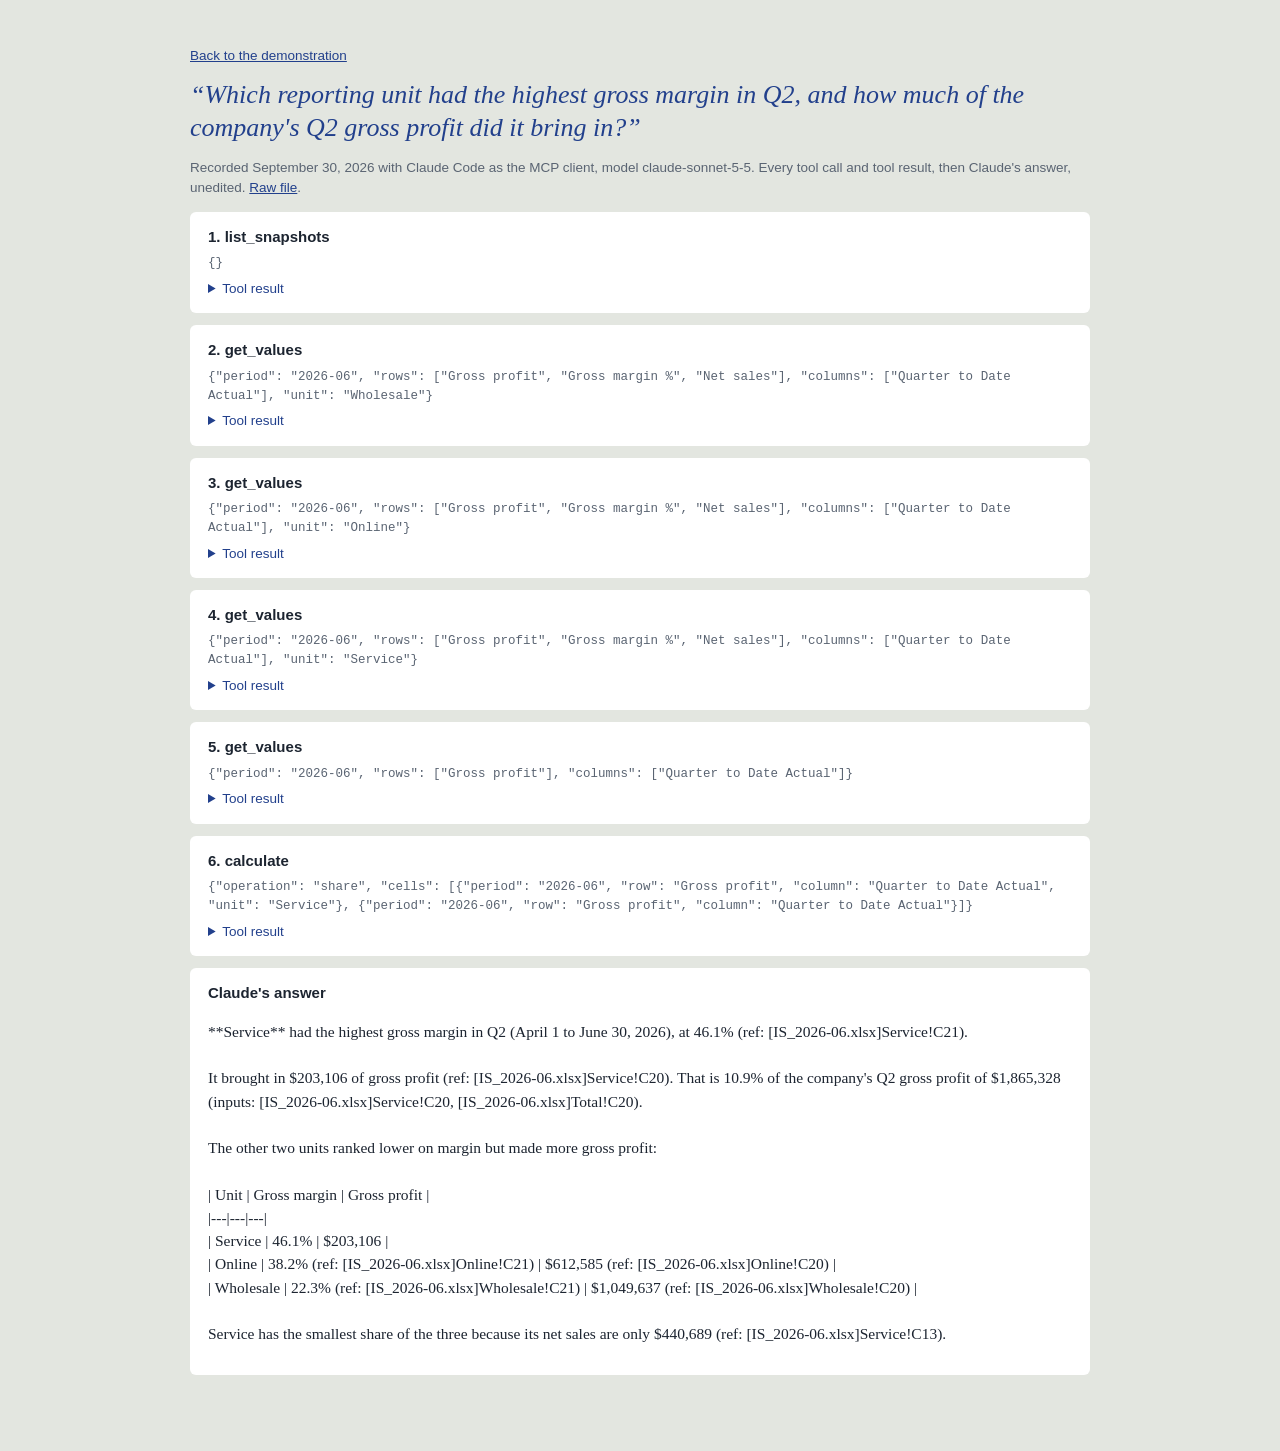
==== site/src/transcripts/best-unit-q2.html @ c4adc2fb "Review fixes: scale read from the export, fiscal year declared not assumed, corrected exports served" ====
<!doctype html><html lang='en'><head><meta charset='utf-8'><meta name='viewport' content='width=device-width, initial-scale=1'><meta name='robots' content='noindex, nofollow'><title>Transcript</title><link rel='icon' href='../favicon.svg' type='image/svg+xml'><link rel='stylesheet' href='../transcript.css'></head><body><main><p class='back'><a href='../'>Back to the demonstration</a></p><h1>“Which reporting unit had the highest gross margin in Q2, and how much of the company&#x27;s Q2 gross profit did it bring in?”</h1><p class='meta'>Recorded September 30, 2026 with Claude Code as the MCP client, model claude-sonnet-5-5. Every tool call and tool result, then Claude's answer, unedited. <a href='https://github.com/fred1433/statements-mcp/blob/main/control/transcripts/best-unit-q2.jsonl'>Raw file</a>.</p><section class='call'><h2>1. list_snapshots</h2><p class='args'>{}</p><details><summary>Tool result</summary><pre>{
  &quot;company&quot;: &quot;Alder &amp; Finch Supply Co.&quot;,
  &quot;report&quot;: &quot;Income Statement&quot;,
  &quot;reporting_tree&quot;: {
    &quot;root&quot;: &quot;Alder &amp; Finch Supply Co.&quot;,
    &quot;units&quot;: [
      &quot;Wholesale&quot;,
      &quot;Online&quot;,
      &quot;Service&quot;
    ]
  },
  &quot;currency&quot;: &quot;USD&quot;,
  &quot;scenario&quot;: &quot;Actual&quot;,
  &quot;columns&quot;: [
    &quot;Current Period Actual&quot;,
    &quot;Quarter to Date Actual&quot;,
    &quot;Year to Date Actual&quot;
  ],
  &quot;rows&quot;: [
    {
      &quot;row&quot;: &quot;Product sales&quot;,
      &quot;kind&quot;: &quot;amount&quot;
    },
    {
      &quot;row&quot;: &quot;Service revenue&quot;,
      &quot;kind&quot;: &quot;amount&quot;
    },
    {
      &quot;row&quot;: &quot;Freight billed to customers&quot;,
      &quot;kind&quot;: &quot;amount&quot;
    },
    {
      &quot;row&quot;: &quot;Sales returns and allowances&quot;,
      &quot;kind&quot;: &quot;amount&quot;
    },
    {
      &quot;row&quot;: &quot;Net sales&quot;,
      &quot;kind&quot;: &quot;amount&quot;
    },
    {
      &quot;row&quot;: &quot;Product cost&quot;,
      &quot;kind&quot;: &quot;amount&quot;
    },
    {
      &quot;row&quot;: &quot;Service labor&quot;,
      &quot;kind&quot;: &quot;amount&quot;
    },
    {
      &quot;row&quot;: &quot;Inbound freight&quot;,
      &quot;kind&quot;: &quot;amount&quot;
    },
    {
      &quot;row&quot;: &quot;Inventory adjustments&quot;,
      &quot;kind&quot;: &quot;amount&quot;
    },
    {
      &quot;row&quot;: &quot;Total cost of sales&quot;,
      &quot;kind&quot;: &quot;amount&quot;
    },
    {
      &quot;row&quot;: &quot;Gross profit&quot;,
      &quot;kind&quot;: &quot;amount&quot;
    },
    {
      &quot;row&quot;: &quot;Gross margin %&quot;,
      &quot;kind&quot;: &quot;rate&quot;
    },
    {
      &quot;row&quot;: &quot;Salaries and wages&quot;,
      &quot;kind&quot;: &quot;amount&quot;
    },
    {
      &quot;row&quot;: &quot;Payroll taxes and benefits&quot;,
      &quot;kind&quot;: &quot;amount&quot;
    },
    {
      &quot;row&quot;: &quot;Sales commissions&quot;,
      &quot;kind&quot;: &quot;amount&quot;
    },
    {
      &quot;row&quot;: &quot;Marketing and advertising&quot;,
      &quot;kind&quot;: &quot;amount&quot;
    },
    {
      &quot;row&quot;: &quot;Outbound shipping&quot;,
      &quot;kind&quot;: &quot;amount&quot;
    },
    {
      &quot;row&quot;: &quot;Rent and occupancy&quot;,
      &quot;kind&quot;: &quot;amount&quot;
    },
    {
      &quot;row&quot;: &quot;Software and technology&quot;,
      &quot;kind&quot;: &quot;amount&quot;
    },
    {
      &quot;row&quot;: &quot;Depreciation&quot;,
      &quot;kind&quot;: &quot;amount&quot;
    },
    {
      &quot;row&quot;: &quot;Other general and administrative&quot;,
      &quot;kind&quot;: &quot;amount&quot;
    },
    {
      &quot;row&quot;: &quot;Total operating expenses&quot;,
      &quot;kind&quot;: &quot;amount&quot;
    },
    {
      &quot;row&quot;: &quot;Operating income&quot;,
      &quot;kind&quot;: &quot;amount&quot;
    }
  ],
  &quot;snapshots&quot;: [
    {
      &quot;period&quot;: &quot;2026-03&quot;,
      &quot;file&quot;: &quot;IS_2026-03.xlsx&quot;,
      &quot;period_end&quot;: &quot;2026-03-31&quot;,
      &quot;approved&quot;: &quot;Controller, 2026-04-09&quot;,
      &quot;sha256&quot;: &quot;b3b152ac30b0&quot;,
      &quot;imported_at&quot;: &quot;2026-09-30 12:59 -03:00&quot;,
      &quot;status&quot;: &quot;usable&quot;,
      &quot;failed_checks&quot;: null,
      &quot;rounding_differences&quot;: 32
    },
    {
      &quot;period&quot;: &quot;2026-06&quot;,
      &quot;file&quot;: &quot;IS_2026-06.xlsx&quot;,
      &quot;period_end&quot;: &quot;2026-06-30&quot;,
      &quot;approved&quot;: &quot;Controller, 2026-07-08&quot;,
      &quot;sha256&quot;: &quot;e42f0faa32be&quot;,
      &quot;imported_at&quot;: &quot;2026-09-30 12:59 -03:00&quot;,
      &quot;status&quot;: &quot;usable&quot;,
      &quot;failed_checks&quot;: null,
      &quot;rounding_differences&quot;: 36
    },
    {
      &quot;period&quot;: &quot;2026-08&quot;,
      &quot;file&quot;: &quot;IS_2026-08.xlsx&quot;,
      &quot;period_end&quot;: &quot;2026-08-31&quot;,
      &quot;approved&quot;: &quot;Controller, 2026-09-09&quot;,
      &quot;sha256&quot;: &quot;ab7aee56c590&quot;,
      &quot;imported_at&quot;: &quot;2026-09-30 12:59 -03:00&quot;,
      &quot;status&quot;: &quot;blocked&quot;,
      &quot;failed_checks&quot;: [
        &quot;IS_2026-08.xlsx: reporting unit \&quot;Service\&quot; is missing from the export&quot;
      ],
      &quot;rounding_differences&quot;: 0
    }
  ],
  &quot;files_in_folder_not_approved&quot;: [],
  &quot;data&quot;: &quot;synthetic demonstration data, not a real company&quot;,
  &quot;fiscal_year_start&quot;: &quot;January 1 (declared in approved.json)&quot;,
  &quot;notes&quot;: [
    &quot;Each snapshot is one approved month-end export; the column_scope of each result says what its columns cover.&quot;,
    &quot;When two approved exports cover the same period, the most recently approved one that passes its checks is served.&quot;,
    &quot;Periods are written YYYY-MM.&quot;
  ]
}</pre></details></section><section class='call'><h2>2. get_values</h2><p class='args'>{&quot;period&quot;: &quot;2026-06&quot;, &quot;rows&quot;: [&quot;Gross profit&quot;, &quot;Gross margin %&quot;, &quot;Net sales&quot;], &quot;columns&quot;: [&quot;Quarter to Date Actual&quot;], &quot;unit&quot;: &quot;Wholesale&quot;}</p><details><summary>Tool result</summary><pre>{
  &quot;company&quot;: &quot;Alder &amp; Finch Supply Co.&quot;,
  &quot;report&quot;: &quot;Income Statement&quot;,
  &quot;snapshot&quot;: &quot;IS_2026-06.xlsx&quot;,
  &quot;sha256&quot;: &quot;e42f0faa32be&quot;,
  &quot;period_end&quot;: &quot;2026-06-30&quot;,
  &quot;scenario&quot;: &quot;Actual&quot;,
  &quot;currency&quot;: &quot;USD&quot;,
  &quot;scale&quot;: &quot;units&quot;,
  &quot;amounts_as_printed&quot;: &quot;Amounts in US Dollars&quot;,
  &quot;approved&quot;: &quot;Controller, 2026-07-08&quot;,
  &quot;column_scope&quot;: {
    &quot;Current Period Actual&quot;: &quot;June 1, 2026 to June 30, 2026; fiscal year starting January 1, as declared in approved.json&quot;,
    &quot;Quarter to Date Actual&quot;: &quot;April 1, 2026 to June 30, 2026 (the full fiscal quarter 2); fiscal year starting January 1, as declared in approved.json&quot;,
    &quot;Year to Date Actual&quot;: &quot;January 1, 2026 to June 30, 2026; fiscal year starting January 1, as declared in approved.json&quot;
  },
  &quot;data&quot;: &quot;synthetic demonstration data, not a real company&quot;,
  &quot;unit&quot;: &quot;Wholesale&quot;,
  &quot;values&quot;: [
    {
      &quot;row&quot;: &quot;Gross profit&quot;,
      &quot;column&quot;: &quot;Quarter to Date Actual&quot;,
      &quot;unit&quot;: &quot;Wholesale&quot;,
      &quot;value&quot;: 1049637,
      &quot;scale&quot;: &quot;units&quot;,
      &quot;display&quot;: &quot;$1,049,637&quot;,
      &quot;ref&quot;: &quot;[IS_2026-06.xlsx]Wholesale!C20&quot;
    },
    {
      &quot;row&quot;: &quot;Gross margin %&quot;,
      &quot;column&quot;: &quot;Quarter to Date Actual&quot;,
      &quot;unit&quot;: &quot;Wholesale&quot;,
      &quot;value&quot;: 0.223085,
      &quot;scale&quot;: &quot;ratio&quot;,
      &quot;display&quot;: &quot;22.3%&quot;,
      &quot;ref&quot;: &quot;[IS_2026-06.xlsx]Wholesale!C21&quot;
    },
    {
      &quot;row&quot;: &quot;Net sales&quot;,
      &quot;column&quot;: &quot;Quarter to Date Actual&quot;,
      &quot;unit&quot;: &quot;Wholesale&quot;,
      &quot;value&quot;: 4705089,
      &quot;scale&quot;: &quot;units&quot;,
      &quot;display&quot;: &quot;$4,705,089&quot;,
      &quot;ref&quot;: &quot;[IS_2026-06.xlsx]Wholesale!C13&quot;
    }
  ]
}</pre></details></section><section class='call'><h2>3. get_values</h2><p class='args'>{&quot;period&quot;: &quot;2026-06&quot;, &quot;rows&quot;: [&quot;Gross profit&quot;, &quot;Gross margin %&quot;, &quot;Net sales&quot;], &quot;columns&quot;: [&quot;Quarter to Date Actual&quot;], &quot;unit&quot;: &quot;Online&quot;}</p><details><summary>Tool result</summary><pre>{
  &quot;company&quot;: &quot;Alder &amp; Finch Supply Co.&quot;,
  &quot;report&quot;: &quot;Income Statement&quot;,
  &quot;snapshot&quot;: &quot;IS_2026-06.xlsx&quot;,
  &quot;sha256&quot;: &quot;e42f0faa32be&quot;,
  &quot;period_end&quot;: &quot;2026-06-30&quot;,
  &quot;scenario&quot;: &quot;Actual&quot;,
  &quot;currency&quot;: &quot;USD&quot;,
  &quot;scale&quot;: &quot;units&quot;,
  &quot;amounts_as_printed&quot;: &quot;Amounts in US Dollars&quot;,
  &quot;approved&quot;: &quot;Controller, 2026-07-08&quot;,
  &quot;column_scope&quot;: {
    &quot;Current Period Actual&quot;: &quot;June 1, 2026 to June 30, 2026; fiscal year starting January 1, as declared in approved.json&quot;,
    &quot;Quarter to Date Actual&quot;: &quot;April 1, 2026 to June 30, 2026 (the full fiscal quarter 2); fiscal year starting January 1, as declared in approved.json&quot;,
    &quot;Year to Date Actual&quot;: &quot;January 1, 2026 to June 30, 2026; fiscal year starting January 1, as declared in approved.json&quot;
  },
  &quot;data&quot;: &quot;synthetic demonstration data, not a real company&quot;,
  &quot;unit&quot;: &quot;Online&quot;,
  &quot;values&quot;: [
    {
      &quot;row&quot;: &quot;Gross profit&quot;,
      &quot;column&quot;: &quot;Quarter to Date Actual&quot;,
      &quot;unit&quot;: &quot;Online&quot;,
      &quot;value&quot;: 612585,
      &quot;scale&quot;: &quot;units&quot;,
      &quot;display&quot;: &quot;$612,585&quot;,
      &quot;ref&quot;: &quot;[IS_2026-06.xlsx]Online!C20&quot;
    },
    {
      &quot;row&quot;: &quot;Gross margin %&quot;,
      &quot;column&quot;: &quot;Quarter to Date Actual&quot;,
      &quot;unit&quot;: &quot;Online&quot;,
      &quot;value&quot;: 0.382215,
      &quot;scale&quot;: &quot;ratio&quot;,
      &quot;display&quot;: &quot;38.2%&quot;,
      &quot;ref&quot;: &quot;[IS_2026-06.xlsx]Online!C21&quot;
    },
    {
      &quot;row&quot;: &quot;Net sales&quot;,
      &quot;column&quot;: &quot;Quarter to Date Actual&quot;,
      &quot;unit&quot;: &quot;Online&quot;,
      &quot;value&quot;: 1602724,
      &quot;scale&quot;: &quot;units&quot;,
      &quot;display&quot;: &quot;$1,602,724&quot;,
      &quot;ref&quot;: &quot;[IS_2026-06.xlsx]Online!C13&quot;
    }
  ]
}</pre></details></section><section class='call'><h2>4. get_values</h2><p class='args'>{&quot;period&quot;: &quot;2026-06&quot;, &quot;rows&quot;: [&quot;Gross profit&quot;, &quot;Gross margin %&quot;, &quot;Net sales&quot;], &quot;columns&quot;: [&quot;Quarter to Date Actual&quot;], &quot;unit&quot;: &quot;Service&quot;}</p><details><summary>Tool result</summary><pre>{
  &quot;company&quot;: &quot;Alder &amp; Finch Supply Co.&quot;,
  &quot;report&quot;: &quot;Income Statement&quot;,
  &quot;snapshot&quot;: &quot;IS_2026-06.xlsx&quot;,
  &quot;sha256&quot;: &quot;e42f0faa32be&quot;,
  &quot;period_end&quot;: &quot;2026-06-30&quot;,
  &quot;scenario&quot;: &quot;Actual&quot;,
  &quot;currency&quot;: &quot;USD&quot;,
  &quot;scale&quot;: &quot;units&quot;,
  &quot;amounts_as_printed&quot;: &quot;Amounts in US Dollars&quot;,
  &quot;approved&quot;: &quot;Controller, 2026-07-08&quot;,
  &quot;column_scope&quot;: {
    &quot;Current Period Actual&quot;: &quot;June 1, 2026 to June 30, 2026; fiscal year starting January 1, as declared in approved.json&quot;,
    &quot;Quarter to Date Actual&quot;: &quot;April 1, 2026 to June 30, 2026 (the full fiscal quarter 2); fiscal year starting January 1, as declared in approved.json&quot;,
    &quot;Year to Date Actual&quot;: &quot;January 1, 2026 to June 30, 2026; fiscal year starting January 1, as declared in approved.json&quot;
  },
  &quot;data&quot;: &quot;synthetic demonstration data, not a real company&quot;,
  &quot;unit&quot;: &quot;Service&quot;,
  &quot;values&quot;: [
    {
      &quot;row&quot;: &quot;Gross profit&quot;,
      &quot;column&quot;: &quot;Quarter to Date Actual&quot;,
      &quot;unit&quot;: &quot;Service&quot;,
      &quot;value&quot;: 203106,
      &quot;scale&quot;: &quot;units&quot;,
      &quot;display&quot;: &quot;$203,106&quot;,
      &quot;ref&quot;: &quot;[IS_2026-06.xlsx]Service!C20&quot;
    },
    {
      &quot;row&quot;: &quot;Gross margin %&quot;,
      &quot;column&quot;: &quot;Quarter to Date Actual&quot;,
      &quot;unit&quot;: &quot;Service&quot;,
      &quot;value&quot;: 0.460884,
      &quot;scale&quot;: &quot;ratio&quot;,
      &quot;display&quot;: &quot;46.1%&quot;,
      &quot;ref&quot;: &quot;[IS_2026-06.xlsx]Service!C21&quot;
    },
    {
      &quot;row&quot;: &quot;Net sales&quot;,
      &quot;column&quot;: &quot;Quarter to Date Actual&quot;,
      &quot;unit&quot;: &quot;Service&quot;,
      &quot;value&quot;: 440689,
      &quot;scale&quot;: &quot;units&quot;,
      &quot;display&quot;: &quot;$440,689&quot;,
      &quot;ref&quot;: &quot;[IS_2026-06.xlsx]Service!C13&quot;
    }
  ]
}</pre></details></section><section class='call'><h2>5. get_values</h2><p class='args'>{&quot;period&quot;: &quot;2026-06&quot;, &quot;rows&quot;: [&quot;Gross profit&quot;], &quot;columns&quot;: [&quot;Quarter to Date Actual&quot;]}</p><details><summary>Tool result</summary><pre>{
  &quot;company&quot;: &quot;Alder &amp; Finch Supply Co.&quot;,
  &quot;report&quot;: &quot;Income Statement&quot;,
  &quot;snapshot&quot;: &quot;IS_2026-06.xlsx&quot;,
  &quot;sha256&quot;: &quot;e42f0faa32be&quot;,
  &quot;period_end&quot;: &quot;2026-06-30&quot;,
  &quot;scenario&quot;: &quot;Actual&quot;,
  &quot;currency&quot;: &quot;USD&quot;,
  &quot;scale&quot;: &quot;units&quot;,
  &quot;amounts_as_printed&quot;: &quot;Amounts in US Dollars&quot;,
  &quot;approved&quot;: &quot;Controller, 2026-07-08&quot;,
  &quot;column_scope&quot;: {
    &quot;Current Period Actual&quot;: &quot;June 1, 2026 to June 30, 2026; fiscal year starting January 1, as declared in approved.json&quot;,
    &quot;Quarter to Date Actual&quot;: &quot;April 1, 2026 to June 30, 2026 (the full fiscal quarter 2); fiscal year starting January 1, as declared in approved.json&quot;,
    &quot;Year to Date Actual&quot;: &quot;January 1, 2026 to June 30, 2026; fiscal year starting January 1, as declared in approved.json&quot;
  },
  &quot;data&quot;: &quot;synthetic demonstration data, not a real company&quot;,
  &quot;unit&quot;: &quot;Alder &amp; Finch Supply Co.&quot;,
  &quot;values&quot;: [
    {
      &quot;row&quot;: &quot;Gross profit&quot;,
      &quot;column&quot;: &quot;Quarter to Date Actual&quot;,
      &quot;unit&quot;: &quot;Alder &amp; Finch Supply Co.&quot;,
      &quot;value&quot;: 1865328,
      &quot;scale&quot;: &quot;units&quot;,
      &quot;display&quot;: &quot;$1,865,328&quot;,
      &quot;ref&quot;: &quot;[IS_2026-06.xlsx]Total!C20&quot;
    }
  ]
}</pre></details></section><section class='call'><h2>6. calculate</h2><p class='args'>{&quot;operation&quot;: &quot;share&quot;, &quot;cells&quot;: [{&quot;period&quot;: &quot;2026-06&quot;, &quot;row&quot;: &quot;Gross profit&quot;, &quot;column&quot;: &quot;Quarter to Date Actual&quot;, &quot;unit&quot;: &quot;Service&quot;}, {&quot;period&quot;: &quot;2026-06&quot;, &quot;row&quot;: &quot;Gross profit&quot;, &quot;column&quot;: &quot;Quarter to Date Actual&quot;}]}</p><details><summary>Tool result</summary><pre>{
  &quot;operation&quot;: &quot;share&quot;,
  &quot;display&quot;: &quot;10.9%&quot;,
  &quot;value&quot;: 0.1088848717,
  &quot;formula&quot;: &quot;part / whole&quot;,
  &quot;inputs&quot;: [
    &quot;[IS_2026-06.xlsx]Service!C20&quot;,
    &quot;[IS_2026-06.xlsx]Total!C20&quot;
  ],
  &quot;input_values&quot;: [
    {
      &quot;row&quot;: &quot;Gross profit&quot;,
      &quot;column&quot;: &quot;Quarter to Date Actual&quot;,
      &quot;unit&quot;: &quot;Service&quot;,
      &quot;value&quot;: 203106,
      &quot;scale&quot;: &quot;units&quot;,
      &quot;display&quot;: &quot;$203,106&quot;,
      &quot;ref&quot;: &quot;[IS_2026-06.xlsx]Service!C20&quot;
    },
    {
      &quot;row&quot;: &quot;Gross profit&quot;,
      &quot;column&quot;: &quot;Quarter to Date Actual&quot;,
      &quot;unit&quot;: &quot;Alder &amp; Finch Supply Co.&quot;,
      &quot;value&quot;: 1865328,
      &quot;scale&quot;: &quot;units&quot;,
      &quot;display&quot;: &quot;$1,865,328&quot;,
      &quot;ref&quot;: &quot;[IS_2026-06.xlsx]Total!C20&quot;
    }
  ],
  &quot;note&quot;: null
}</pre></details></section><section class='final'><h2>Claude's answer</h2><pre class='answer'>**Service** had the highest gross margin in Q2 (April 1 to June 30, 2026), at 46.1% (ref: [IS_2026-06.xlsx]Service!C21).

It brought in $203,106 of gross profit (ref: [IS_2026-06.xlsx]Service!C20). That is 10.9% of the company&#x27;s Q2 gross profit of $1,865,328 (inputs: [IS_2026-06.xlsx]Service!C20, [IS_2026-06.xlsx]Total!C20).

The other two units ranked lower on margin but made more gross profit:

| Unit | Gross margin | Gross profit |
|---|---|---|
| Service | 46.1% | $203,106 |
| Online | 38.2% (ref: [IS_2026-06.xlsx]Online!C21) | $612,585 (ref: [IS_2026-06.xlsx]Online!C20) |
| Wholesale | 22.3% (ref: [IS_2026-06.xlsx]Wholesale!C21) | $1,049,637 (ref: [IS_2026-06.xlsx]Wholesale!C20) |

Service has the smallest share of the three because its net sales are only $440,689 (ref: [IS_2026-06.xlsx]Service!C13).</pre></section></main></body></html>
---- site/src/transcript.css ----
body { margin: 0; background: #E3E6E0; color: #1C2430; font-family: "Libre Franklin", Arial, sans-serif; font-size: 15px; line-height: 1.5; }
main { max-width: 900px; margin: 0 auto; padding: 32px 16px 64px; }
h1 { font-family: Georgia, serif; font-style: italic; font-weight: 400; color: #22408C; font-size: 26px; line-height: 1.25; margin: 8px 0 10px; }
h2 { font-size: 15px; margin: 0 0 6px; }
.meta, .back { color: #5A6472; font-size: 13.5px; }
a { color: #22408C; }
section { background: #fff; border-radius: 6px; padding: 14px 18px; margin: 12px 0; }
section.error h2 { color: #B3372C; }
.args { font-family: ui-monospace, Menlo, monospace; font-size: 12.5px; color: #5A6472; margin: 0 0 6px; overflow-wrap: anywhere; }
pre { white-space: pre-wrap; overflow-wrap: anywhere; font-size: 12.5px; background: #F6F7F4; padding: 10px; border-radius: 4px; max-height: 480px; overflow: auto; }
pre.answer { font-family: Georgia, serif; font-size: 15.5px; background: none; padding: 0; max-height: none; }
summary { cursor: pointer; color: #22408C; font-size: 13.5px; }
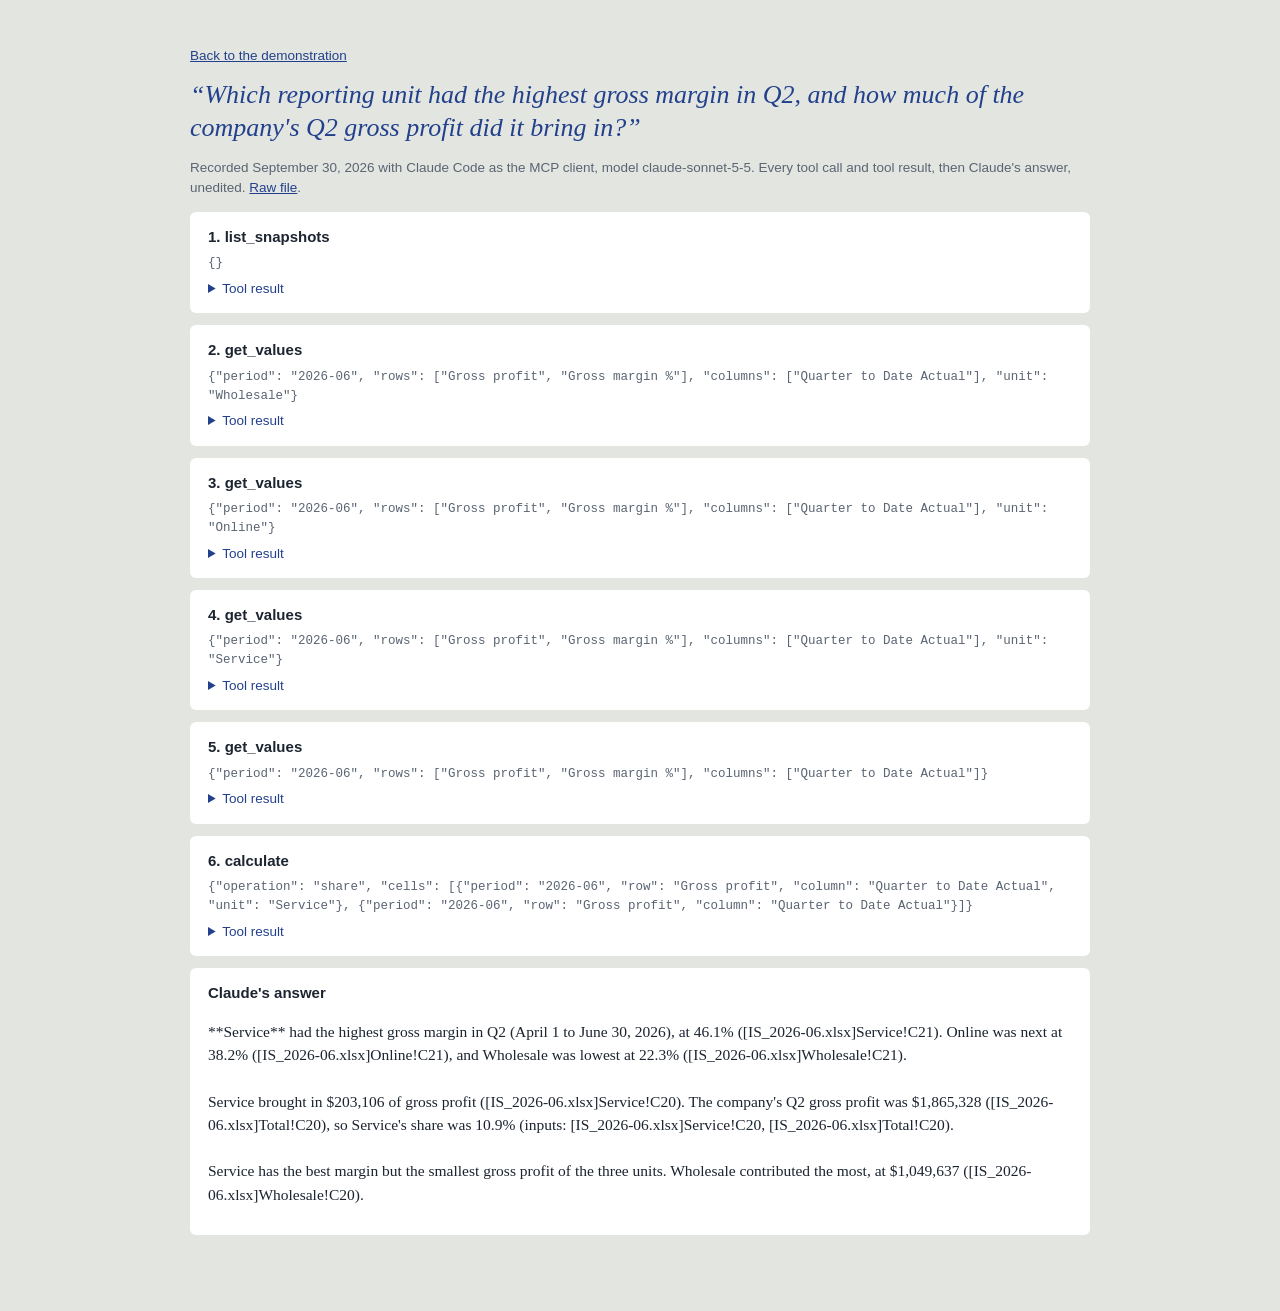
==== commit 641df447: "Second review: full calculation dependencies, hardened answer checker bound to transcript hashes, ne" ====
--- a/site/src/transcripts/best-unit-q2.html
+++ b/site/src/transcripts/best-unit-q2.html
@@ -117,7 +117,12 @@
       &quot;period_end&quot;: &quot;2026-03-31&quot;,
       &quot;approved&quot;: &quot;Controller, 2026-04-09&quot;,
       &quot;sha256&quot;: &quot;b3b152ac30b0&quot;,
-      &quot;imported_at&quot;: &quot;2026-09-30 12:59 -03:00&quot;,
+      &quot;imported_at&quot;: &quot;2026-09-30 15:27 -03:00&quot;,
+      &quot;columns_cover&quot;: {
+        &quot;Current Period Actual&quot;: &quot;March 1, 2026 to March 31, 2026; fiscal year starting January 1, as declared in approved.json&quot;,
+        &quot;Quarter to Date Actual&quot;: &quot;January 1, 2026 to March 31, 2026 (the full fiscal quarter 1); fiscal year starting January 1, as declared in approved.json&quot;,
+        &quot;Year to Date Actual&quot;: &quot;January 1, 2026 to March 31, 2026; fiscal year starting January 1, as declared in approved.json&quot;
+      },
       &quot;status&quot;: &quot;usable&quot;,
       &quot;failed_checks&quot;: null,
       &quot;rounding_differences&quot;: 32
@@ -128,7 +133,12 @@
       &quot;period_end&quot;: &quot;2026-06-30&quot;,
       &quot;approved&quot;: &quot;Controller, 2026-07-08&quot;,
       &quot;sha256&quot;: &quot;e42f0faa32be&quot;,
-      &quot;imported_at&quot;: &quot;2026-09-30 12:59 -03:00&quot;,
+      &quot;imported_at&quot;: &quot;2026-09-30 15:27 -03:00&quot;,
+      &quot;columns_cover&quot;: {
+        &quot;Current Period Actual&quot;: &quot;June 1, 2026 to June 30, 2026; fiscal year starting January 1, as declared in approved.json&quot;,
+        &quot;Quarter to Date Actual&quot;: &quot;April 1, 2026 to June 30, 2026 (the full fiscal quarter 2); fiscal year starting January 1, as declared in approved.json&quot;,
+        &quot;Year to Date Actual&quot;: &quot;January 1, 2026 to June 30, 2026; fiscal year starting January 1, as declared in approved.json&quot;
+      },
       &quot;status&quot;: &quot;usable&quot;,
       &quot;failed_checks&quot;: null,
       &quot;rounding_differences&quot;: 36
@@ -139,10 +149,15 @@
       &quot;period_end&quot;: &quot;2026-08-31&quot;,
       &quot;approved&quot;: &quot;Controller, 2026-09-09&quot;,
       &quot;sha256&quot;: &quot;ab7aee56c590&quot;,
-      &quot;imported_at&quot;: &quot;2026-09-30 12:59 -03:00&quot;,
+      &quot;imported_at&quot;: &quot;2026-09-30 15:27 -03:00&quot;,
+      &quot;columns_cover&quot;: {
+        &quot;Current Period Actual&quot;: &quot;August 1, 2026 to August 31, 2026; fiscal year starting January 1, as declared in approved.json&quot;,
+        &quot;Quarter to Date Actual&quot;: &quot;July 1, 2026 to August 31, 2026 (fiscal quarter 3, not finished); fiscal year starting January 1, as declared in approved.json&quot;,
+        &quot;Year to Date Actual&quot;: &quot;January 1, 2026 to August 31, 2026; fiscal year starting January 1, as declared in approved.json&quot;
+      },
       &quot;status&quot;: &quot;blocked&quot;,
       &quot;failed_checks&quot;: [
-        &quot;IS_2026-08.xlsx: reporting unit \&quot;Service\&quot; is missing from the export&quot;
+        &quot;IS_2026-08.xlsx: the worksheet for reporting unit \&quot;Service\&quot; is missing, so the company totals cannot be reconciled with their units and the export cannot be validated&quot;
       ],
       &quot;rounding_differences&quot;: 0
     }
@@ -152,10 +167,10 @@
   &quot;fiscal_year_start&quot;: &quot;January 1 (declared in approved.json)&quot;,
   &quot;notes&quot;: [
     &quot;Each snapshot is one approved month-end export; the column_scope of each result says what its columns cover.&quot;,
-    &quot;When two approved exports cover the same period, the most recently approved one that passes its checks is served.&quot;,
+    &quot;When two approved exports cover the same period, the most recently approved one is authoritative; if it fails its checks the period is blocked.&quot;,
     &quot;Periods are written YYYY-MM.&quot;
   ]
-}</pre></details></section><section class='call'><h2>2. get_values</h2><p class='args'>{&quot;period&quot;: &quot;2026-06&quot;, &quot;rows&quot;: [&quot;Gross profit&quot;, &quot;Gross margin %&quot;, &quot;Net sales&quot;], &quot;columns&quot;: [&quot;Quarter to Date Actual&quot;], &quot;unit&quot;: &quot;Wholesale&quot;}</p><details><summary>Tool result</summary><pre>{
+}</pre></details></section><section class='call'><h2>2. get_values</h2><p class='args'>{&quot;period&quot;: &quot;2026-06&quot;, &quot;rows&quot;: [&quot;Gross profit&quot;, &quot;Gross margin %&quot;], &quot;columns&quot;: [&quot;Quarter to Date Actual&quot;], &quot;unit&quot;: &quot;Wholesale&quot;}</p><details><summary>Tool result</summary><pre>{
   &quot;company&quot;: &quot;Alder &amp; Finch Supply Co.&quot;,
   &quot;report&quot;: &quot;Income Statement&quot;,
   &quot;snapshot&quot;: &quot;IS_2026-06.xlsx&quot;,
@@ -191,18 +206,9 @@
       &quot;scale&quot;: &quot;ratio&quot;,
       &quot;display&quot;: &quot;22.3%&quot;,
       &quot;ref&quot;: &quot;[IS_2026-06.xlsx]Wholesale!C21&quot;
-    },
-    {
-      &quot;row&quot;: &quot;Net sales&quot;,
-      &quot;column&quot;: &quot;Quarter to Date Actual&quot;,
-      &quot;unit&quot;: &quot;Wholesale&quot;,
-      &quot;value&quot;: 4705089,
-      &quot;scale&quot;: &quot;units&quot;,
-      &quot;display&quot;: &quot;$4,705,089&quot;,
-      &quot;ref&quot;: &quot;[IS_2026-06.xlsx]Wholesale!C13&quot;
-    }
-  ]
-}</pre></details></section><section class='call'><h2>3. get_values</h2><p class='args'>{&quot;period&quot;: &quot;2026-06&quot;, &quot;rows&quot;: [&quot;Gross profit&quot;, &quot;Gross margin %&quot;, &quot;Net sales&quot;], &quot;columns&quot;: [&quot;Quarter to Date Actual&quot;], &quot;unit&quot;: &quot;Online&quot;}</p><details><summary>Tool result</summary><pre>{
+    }
+  ]
+}</pre></details></section><section class='call'><h2>3. get_values</h2><p class='args'>{&quot;period&quot;: &quot;2026-06&quot;, &quot;rows&quot;: [&quot;Gross profit&quot;, &quot;Gross margin %&quot;], &quot;columns&quot;: [&quot;Quarter to Date Actual&quot;], &quot;unit&quot;: &quot;Online&quot;}</p><details><summary>Tool result</summary><pre>{
   &quot;company&quot;: &quot;Alder &amp; Finch Supply Co.&quot;,
   &quot;report&quot;: &quot;Income Statement&quot;,
   &quot;snapshot&quot;: &quot;IS_2026-06.xlsx&quot;,
@@ -238,18 +244,9 @@
       &quot;scale&quot;: &quot;ratio&quot;,
       &quot;display&quot;: &quot;38.2%&quot;,
       &quot;ref&quot;: &quot;[IS_2026-06.xlsx]Online!C21&quot;
-    },
-    {
-      &quot;row&quot;: &quot;Net sales&quot;,
-      &quot;column&quot;: &quot;Quarter to Date Actual&quot;,
-      &quot;unit&quot;: &quot;Online&quot;,
-      &quot;value&quot;: 1602724,
-      &quot;scale&quot;: &quot;units&quot;,
-      &quot;display&quot;: &quot;$1,602,724&quot;,
-      &quot;ref&quot;: &quot;[IS_2026-06.xlsx]Online!C13&quot;
-    }
-  ]
-}</pre></details></section><section class='call'><h2>4. get_values</h2><p class='args'>{&quot;period&quot;: &quot;2026-06&quot;, &quot;rows&quot;: [&quot;Gross profit&quot;, &quot;Gross margin %&quot;, &quot;Net sales&quot;], &quot;columns&quot;: [&quot;Quarter to Date Actual&quot;], &quot;unit&quot;: &quot;Service&quot;}</p><details><summary>Tool result</summary><pre>{
+    }
+  ]
+}</pre></details></section><section class='call'><h2>4. get_values</h2><p class='args'>{&quot;period&quot;: &quot;2026-06&quot;, &quot;rows&quot;: [&quot;Gross profit&quot;, &quot;Gross margin %&quot;], &quot;columns&quot;: [&quot;Quarter to Date Actual&quot;], &quot;unit&quot;: &quot;Service&quot;}</p><details><summary>Tool result</summary><pre>{
   &quot;company&quot;: &quot;Alder &amp; Finch Supply Co.&quot;,
   &quot;report&quot;: &quot;Income Statement&quot;,
   &quot;snapshot&quot;: &quot;IS_2026-06.xlsx&quot;,
@@ -285,18 +282,9 @@
       &quot;scale&quot;: &quot;ratio&quot;,
       &quot;display&quot;: &quot;46.1%&quot;,
       &quot;ref&quot;: &quot;[IS_2026-06.xlsx]Service!C21&quot;
-    },
-    {
-      &quot;row&quot;: &quot;Net sales&quot;,
-      &quot;column&quot;: &quot;Quarter to Date Actual&quot;,
-      &quot;unit&quot;: &quot;Service&quot;,
-      &quot;value&quot;: 440689,
-      &quot;scale&quot;: &quot;units&quot;,
-      &quot;display&quot;: &quot;$440,689&quot;,
-      &quot;ref&quot;: &quot;[IS_2026-06.xlsx]Service!C13&quot;
-    }
-  ]
-}</pre></details></section><section class='call'><h2>5. get_values</h2><p class='args'>{&quot;period&quot;: &quot;2026-06&quot;, &quot;rows&quot;: [&quot;Gross profit&quot;], &quot;columns&quot;: [&quot;Quarter to Date Actual&quot;]}</p><details><summary>Tool result</summary><pre>{
+    }
+  ]
+}</pre></details></section><section class='call'><h2>5. get_values</h2><p class='args'>{&quot;period&quot;: &quot;2026-06&quot;, &quot;rows&quot;: [&quot;Gross profit&quot;, &quot;Gross margin %&quot;], &quot;columns&quot;: [&quot;Quarter to Date Actual&quot;]}</p><details><summary>Tool result</summary><pre>{
   &quot;company&quot;: &quot;Alder &amp; Finch Supply Co.&quot;,
   &quot;report&quot;: &quot;Income Statement&quot;,
   &quot;snapshot&quot;: &quot;IS_2026-06.xlsx&quot;,
@@ -323,6 +311,15 @@
       &quot;scale&quot;: &quot;units&quot;,
       &quot;display&quot;: &quot;$1,865,328&quot;,
       &quot;ref&quot;: &quot;[IS_2026-06.xlsx]Total!C20&quot;
+    },
+    {
+      &quot;row&quot;: &quot;Gross margin %&quot;,
+      &quot;column&quot;: &quot;Quarter to Date Actual&quot;,
+      &quot;unit&quot;: &quot;Alder &amp; Finch Supply Co.&quot;,
+      &quot;value&quot;: 0.276406,
+      &quot;scale&quot;: &quot;ratio&quot;,
+      &quot;display&quot;: &quot;27.6%&quot;,
+      &quot;ref&quot;: &quot;[IS_2026-06.xlsx]Total!C21&quot;
     }
   ]
 }</pre></details></section><section class='call'><h2>6. calculate</h2><p class='args'>{&quot;operation&quot;: &quot;share&quot;, &quot;cells&quot;: [{&quot;period&quot;: &quot;2026-06&quot;, &quot;row&quot;: &quot;Gross profit&quot;, &quot;column&quot;: &quot;Quarter to Date Actual&quot;, &quot;unit&quot;: &quot;Service&quot;}, {&quot;period&quot;: &quot;2026-06&quot;, &quot;row&quot;: &quot;Gross profit&quot;, &quot;column&quot;: &quot;Quarter to Date Actual&quot;}]}</p><details><summary>Tool result</summary><pre>{
@@ -354,17 +351,29 @@
       &quot;ref&quot;: &quot;[IS_2026-06.xlsx]Total!C20&quot;
     }
   ],
-  &quot;note&quot;: null
-}</pre></details></section><section class='final'><h2>Claude's answer</h2><pre class='answer'>**Service** had the highest gross margin in Q2 (April 1 to June 30, 2026), at 46.1% (ref: [IS_2026-06.xlsx]Service!C21).
+  &quot;note&quot;: null,
+  &quot;snapshots&quot;: [
+    {
+      &quot;company&quot;: &quot;Alder &amp; Finch Supply Co.&quot;,
+      &quot;report&quot;: &quot;Income Statement&quot;,
+      &quot;snapshot&quot;: &quot;IS_2026-06.xlsx&quot;,
+      &quot;sha256&quot;: &quot;e42f0faa32be&quot;,
+      &quot;period_end&quot;: &quot;2026-06-30&quot;,
+      &quot;scenario&quot;: &quot;Actual&quot;,
+      &quot;currency&quot;: &quot;USD&quot;,
+      &quot;scale&quot;: &quot;units&quot;,
+      &quot;amounts_as_printed&quot;: &quot;Amounts in US Dollars&quot;,
+      &quot;approved&quot;: &quot;Controller, 2026-07-08&quot;,
+      &quot;column_scope&quot;: {
+        &quot;Current Period Actual&quot;: &quot;June 1, 2026 to June 30, 2026; fiscal year starting January 1, as declared in approved.json&quot;,
+        &quot;Quarter to Date Actual&quot;: &quot;April 1, 2026 to June 30, 2026 (the full fiscal quarter 2); fiscal year starting January 1, as declared in approved.json&quot;,
+        &quot;Year to Date Actual&quot;: &quot;January 1, 2026 to June 30, 2026; fiscal year starting January 1, as declared in approved.json&quot;
+      },
+      &quot;data&quot;: &quot;synthetic demonstration data, not a real company&quot;
+    }
+  ]
+}</pre></details></section><section class='final'><h2>Claude's answer</h2><pre class='answer'>**Service** had the highest gross margin in Q2 (April 1 to June 30, 2026), at 46.1% ([IS_2026-06.xlsx]Service!C21). Online was next at 38.2% ([IS_2026-06.xlsx]Online!C21), and Wholesale was lowest at 22.3% ([IS_2026-06.xlsx]Wholesale!C21).
 
-It brought in $203,106 of gross profit (ref: [IS_2026-06.xlsx]Service!C20). That is 10.9% of the company&#x27;s Q2 gross profit of $1,865,328 (inputs: [IS_2026-06.xlsx]Service!C20, [IS_2026-06.xlsx]Total!C20).
+Service brought in $203,106 of gross profit ([IS_2026-06.xlsx]Service!C20). The company&#x27;s Q2 gross profit was $1,865,328 ([IS_2026-06.xlsx]Total!C20), so Service&#x27;s share was 10.9% (inputs: [IS_2026-06.xlsx]Service!C20, [IS_2026-06.xlsx]Total!C20).
 
-The other two units ranked lower on margin but made more gross profit:
-
-| Unit | Gross margin | Gross profit |
-|---|---|---|
-| Service | 46.1% | $203,106 |
-| Online | 38.2% (ref: [IS_2026-06.xlsx]Online!C21) | $612,585 (ref: [IS_2026-06.xlsx]Online!C20) |
-| Wholesale | 22.3% (ref: [IS_2026-06.xlsx]Wholesale!C21) | $1,049,637 (ref: [IS_2026-06.xlsx]Wholesale!C20) |
-
-Service has the smallest share of the three because its net sales are only $440,689 (ref: [IS_2026-06.xlsx]Service!C13).</pre></section></main></body></html>+Service has the best margin but the smallest gross profit of the three units. Wholesale contributed the most, at $1,049,637 ([IS_2026-06.xlsx]Wholesale!C20).</pre></section></main></body></html>
